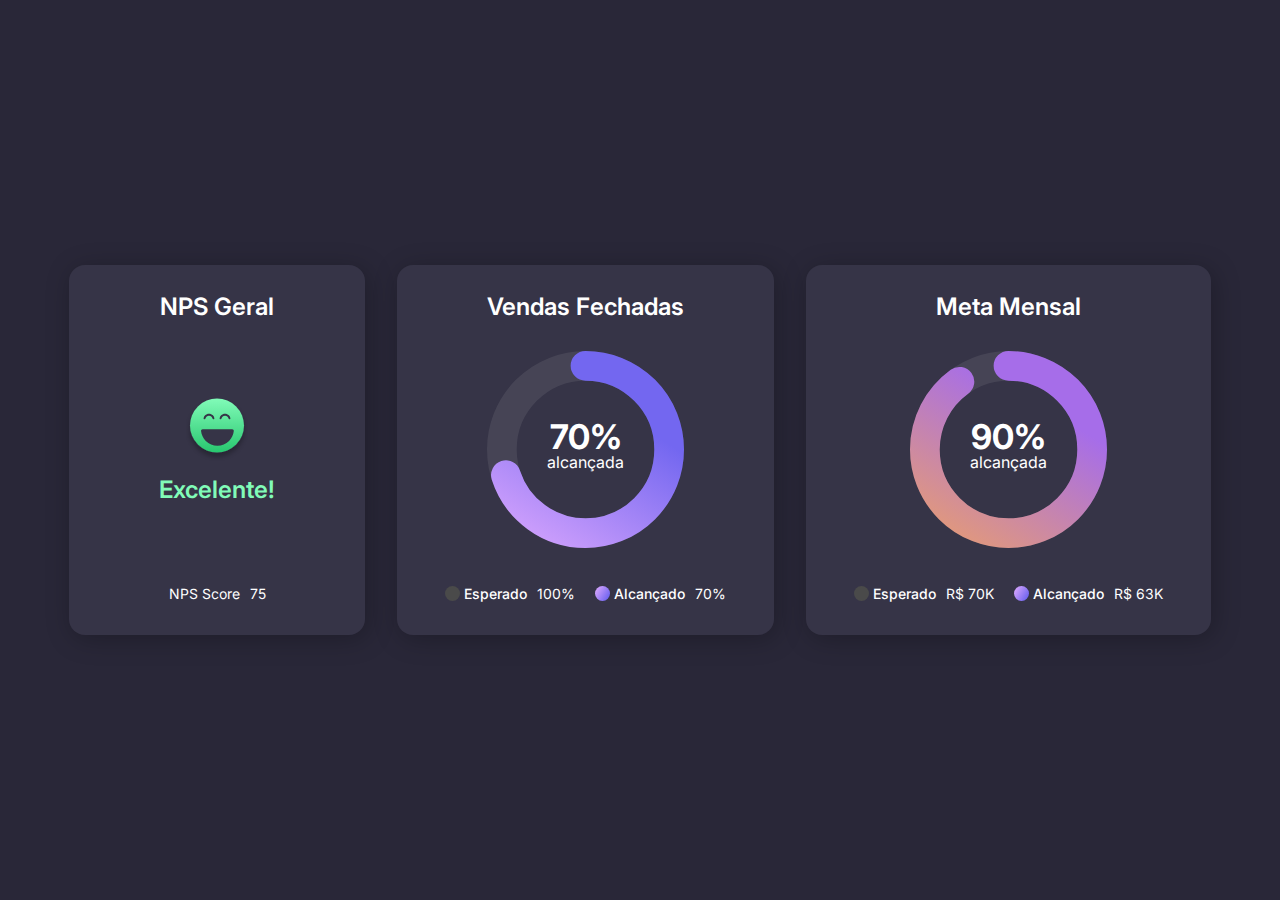
==== app.html @ dafb52ff ":tada: Commit Inicial" ====
<!DOCTYPE html>
<html lang="pt-br">

<head>
  <meta charset="UTF-8" />
  <meta http-equiv="X-UA-Compatible" content="IE=edge" />
  <meta name="viewport" content="width=device-width, initial-scale=1.0" />
  <link rel="preconnect" href="https://fonts.googleapis.com" />
  <link rel="preconnect" href="https://fonts.gstatic.com" crossorigin />
  <link href="https://fonts.googleapis.com/css2?family=Inter:wght@400;500;700&display=swap" rel="stylesheet" />
  <link rel="stylesheet" href="./src/styles/app.css" />
  <link rel="shortcut icon" href="./src/assets/images/fav.png" type="image/x-icon" />
  <title>Dashboard</title>
</head>

<body>
  <main id="app" class="grid">
    <div class="box nps grid">
      <div class="top">NPS Geral</div>
      <div class="middle grid">
        <img src="./src/assets/images/smile-face.svg" alt="Rostinho feliz verde" />
        Excelente!
      </div>
      <div class="bottom">
        <span>NPS Score</span>
        <span>75</span>
      </div>
    </div>
    <div class="box sell grid">
      <div class="top">Vendas Fechadas</div>
      <div class="middle">
        <svg viewBox="0 0 232 232" style="--porcentage: 70">
          <circle cx="50%" cy="50%" Define a posição do circulo r="98.5" Define o Raio, distância de uma borda até o
            meio do circulo opacity=".1" stroke="#D9D9D9" cor da borda />

          <circle cx="50%" cy="50%" Define a posição do circulo r="98.5" Define o Raio, distância de uma borda até o
            meio do circulo stroke="url(#paint0_linear_201_85)" cor da borda />

          <defs>
            <linearGradient id="paint0_linear_201_85" x1="-9" y1="82" x2="145" y2="178" gradientUnits="userSpaceOnUse">
              <stop stop-color="#CE9FFC" />
              <stop offset="1" stop-color="#7367F0" />
            </linearGradient>
          </defs>
        </svg>
        <div class="content">
          <h3>70%</h3>
          <p>alcançada</p>
        </div>
      </div>
      <div class="bottom">
        <div class="item">
          <span>Esperado</span>
          <span>100%</span>
        </div>
        <div class="item">
          <span style="
                --bg-color: linear-gradient(
                  121.94deg,
                  #ce9ffc 15.98%,
                  #7367f0 82.85%
                );">Alcançado</span>
          <span>70%</span>
        </div>
      </div>
    </div>
    <div class="box target grid">
      <div class="top">Meta Mensal</div>
      <div class="middle">
        <svg viewBox="0 0 232 232" style="--porcentage: 90">
          <circle cx="50%" cy="50%" Define a posição do circulo r="98.5" Define o Raio, distância de uma borda até o
            meio do circulo opacity=".1" stroke="#D9D9D9" cor da borda />

          <circle cx="50%" cy="50%" Define a posição do circulo r="98.5" Define o Raio, distância de uma borda até o
            meio do circulo stroke="url(#paint0_linear_201_104)" cor da borda />

          <defs>
            <linearGradient id="paint0_linear_201_104" x1="-1.24156e-06" y1="82" x2="154" y2="178"
              gradientUnits="userSpaceOnUse">
              <stop stop-color="#DF9780" />
              <stop offset="1" stop-color="#A66DE9" />
            </linearGradient>
          </defs>
        </svg>
        <div class="content">
          <h3>90%</h3>
          <p>alcançada</p>
        </div>
      </div>
      <div class="bottom">
        <div class="item">
          <span>Esperado</span>
          <span>R$ 70K</span>
        </div>
        <div class="item">
          <span style="
                --bg-color: linear-gradient(
                  121.94deg,
                  #ce9ffc 15.98%,
                  #7367f0 82.85%
                );
              ">Alcançado</span>
          <span>R$ 63K</span>
        </div>
      </div>
    </div>
    <!-- <div class="box">
            <div class="top"></div>
            <div class="middle"></div>
            <div class="bottom"></div>
        </div> -->
  </main>
</body>

</html>
---- src/styles/app.css ----
* {
  margin: 0;
  padding: 0;
  box-sizing: border-box;
  -webkit-font-smoothing: antialiased;
  -moz-osx-font-smoothing: grayscale;
}

:root {
  font-size: 62.5%;
}

body {
  font-size: 1.6rem;
  font-family: "Inter";
}
.grid {
  display: grid;
}

#app {
  grid-template-columns: 29.6rem max-content max-content;
  grid-template-rows: max-content;
  min-width: 100vw;
  width: fit-content;
  min-height: 100vh;
  height: fit-content;
  place-content: center;
  column-gap: 3.2rem;
  row-gap: 5.9rem;
  background: #292738;
}

.box {
  padding: 2.9rem 4.8rem;
  background: #363447;
  box-shadow: 0.3rem 0.4rem 2.6rem rgba(0, 0, 0, 0.25);
  border-radius: 1.6rem;
  color: white;
  line-height: 160%;
}

.box:nth-child(4) {
  grid-column: 1/4;
}

.top {
  font-weight: 600;
  font-size: 24px;
  text-align: center;
}
.middle {
  display: grid;
  position: relative;
  place-content: center;
}
.bottom {
  display: flex;
  gap: 2rem;
  justify-content: center;
  margin-top: auto;
  font-size: 1.4rem;
  font-weight: 500;
}

.bottom .item {
  display: flex;
  gap: 1rem;
  align-items: center;
}

.bottom .item span:last-child {
  font-weight: 400;
}

.bottom .item span:nth-child(1) {
  display: flex;
  align-items: center;
  gap: 0.4rem;
  --bg-color: #4a4a4a;
}

.bottom .item span:nth-child(1)::before {
  content: "";
  width: 1.5rem;
  height: 1.5rem;
  display: block;
  border-radius: 99.9rem;
  background: var(--bg-color);
}

.nps {
  gap: 3.2rem;
  min-width: fit-content;
}

.nps .middle {
  min-height: 19.7rem;
  gap: 1.6rem;
  color: #81fbb8;
  font-weight: 600;
  font-size: 2.4rem;
  place-content: center;
  justify-items: center;
}

.nps .bottom {
  gap: 1rem;
}
.nps .bottom:last-child {
  font-weight: 400;
}

svg {
  --porcentage: 0;
  --circuferencia: 618;
  width: 19.7rem;
  height: 19.7rem;
  transform: rotate(-90deg);
}

svg circle {
  stroke-dasharray: var(--circuferencia);
  stroke-dashoffset: var(--circuferencia);
  stroke-width: 3.5rem;
  fill: none;
}

svg circle:nth-child(1) {
  stroke-dashoffset: 0;
}

svg circle:nth-child(2) {
  stroke-dashoffset: calc(
    var(--circuferencia) - (var(--circuferencia) * var(--porcentage)) / 100
  );
  stroke-linecap: round;

  animation: progressbar 1s ease-in-out;
}

.middle .content {
  position: absolute;
  top: 50%;
  left: 50%;
  transform: translate(-50%, -50%);
  text-align: center;
}

.content h3 {
  font-size: 3.4rem;
}
.content p {
  font-size: 1.6rem;
  font-weight: 400;
}

@keyframes progressbar {
  0% {
    stroke-dasharray: var(--circuferencia);
    stroke-dashoffset: var(--circuferencia);
  }
}
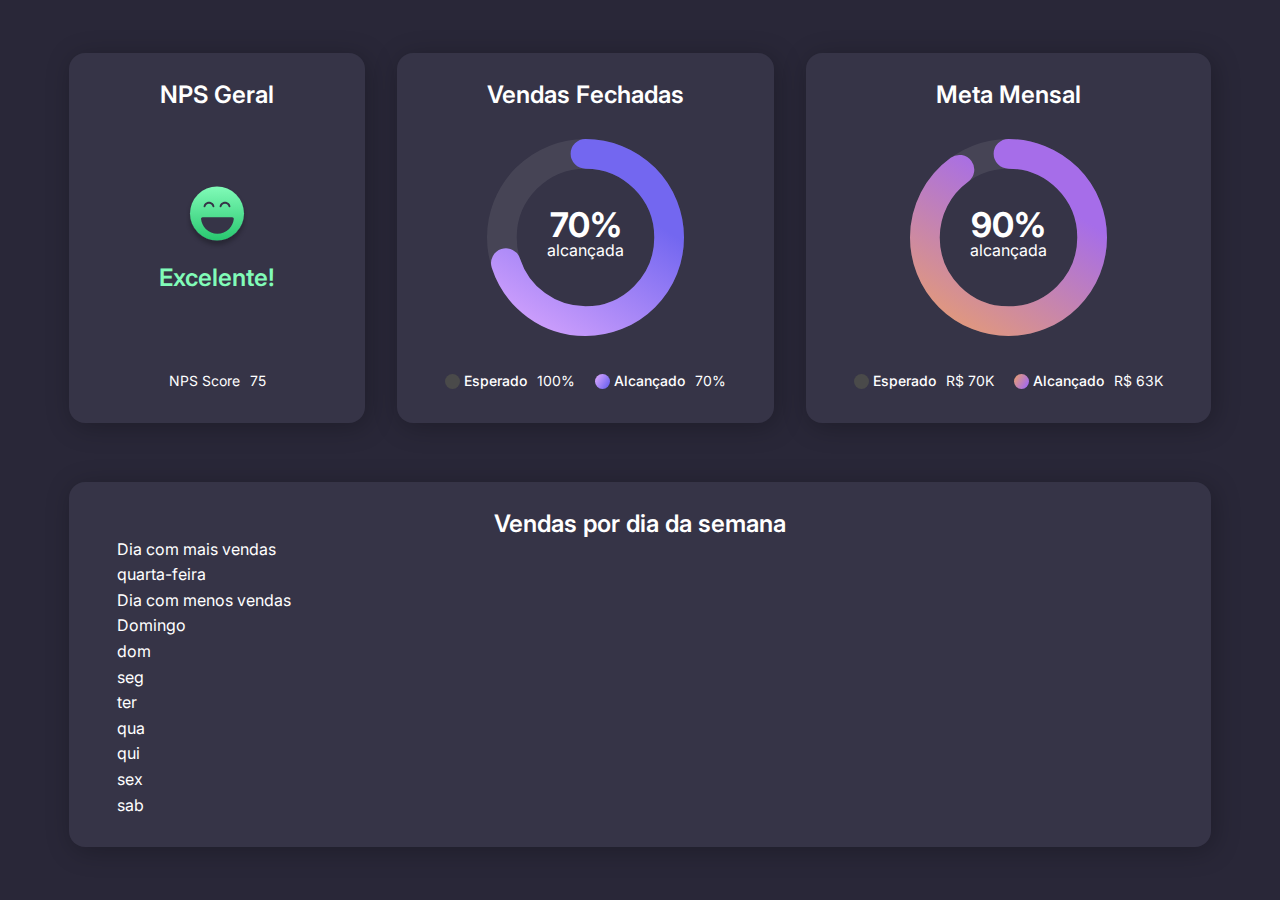
==== commit 2ddcff80: ":construction: Estruturação finalizada" ====
--- a/app.html
+++ b/app.html
@@ -16,7 +16,7 @@
 <body>
   <main id="app" class="grid">
     <div class="box nps grid">
-      <div class="top">NPS Geral</div>
+      <div class="top text-center">NPS Geral</div>
       <div class="middle grid">
         <img src="./src/assets/images/smile-face.svg" alt="Rostinho feliz verde" />
         Excelente!
@@ -27,7 +27,7 @@
       </div>
     </div>
     <div class="box sell grid">
-      <div class="top">Vendas Fechadas</div>
+      <div class="top text-center">Vendas Fechadas</div>
       <div class="middle">
         <svg viewBox="0 0 232 232" style="--porcentage: 70">
           <circle cx="50%" cy="50%" Define a posição do circulo r="98.5" Define o Raio, distância de uma borda até o
@@ -65,7 +65,7 @@
       </div>
     </div>
     <div class="box target grid">
-      <div class="top">Meta Mensal</div>
+      <div class="top text-center">Meta Mensal</div>
       <div class="middle">
         <svg viewBox="0 0 232 232" style="--porcentage: 90">
           <circle cx="50%" cy="50%" Define a posição do circulo r="98.5" Define o Raio, distância de uma borda até o
@@ -94,21 +94,61 @@
         </div>
         <div class="item">
           <span style="
-                --bg-color: linear-gradient(
-                  121.94deg,
-                  #ce9ffc 15.98%,
-                  #7367f0 82.85%
-                );
+                --bg-color: linear-gradient(121.94deg, #DF9780 15.98%, #A66DE9 82.85%);
               ">Alcançado</span>
           <span>R$ 63K</span>
         </div>
       </div>
     </div>
-    <!-- <div class="box">
-            <div class="top"></div>
-            <div class="middle"></div>
-            <div class="bottom"></div>
-        </div> -->
+    <div class="box weekly-sell grid">
+      <div class="top">Vendas por dia da semana</div>
+      <div class="wrapper">
+        <div class="left grid">
+          <div class="most-sell grid">
+            <span>Dia com mais vendas</span>
+            quarta-feira
+          </div>
+          <div class="less-sell grid">
+            <span>Dia com menos vendas</span>
+            Domingo
+          </div>
+        </div>
+        <div class="right">
+
+          <div class="bars">
+            <div class="bar-wrapper">
+              <div class="bar" style="--height: 3.9rem"></div>
+              <span>dom</span>
+            </div>
+            <div class="bar-wrapper">
+              <div class="bar" style="--height: 11.5rem"></div>
+              <span>seg</span>
+            </div>
+            <div class="bar-wrapper">
+              <div class="bar" style="--height: 7.6rem"></div>
+              <span>ter</span>
+            </div>
+            <div class="bar-wrapper">
+              <div class="bar" style="--height: 15.9rem"></div>
+              <span>qua</span>
+            </div>
+            <div class="bar-wrapper">
+              <div class="bar" style="--height: 12.9rem"></div>
+              <span>qui</span>
+            </div>
+            <div class="bar-wrapper">
+              <div class="bar" style="--height: 12rem"></div>
+              <span>sex</span>
+            </div>
+            <div class="bar-wrapper">
+              <div class="bar" style="--height: 6.9rem"></div>
+              <span>sab</span>
+            </div>
+          </div>
+
+        </div>
+      </div>
+    </div>
   </main>
 </body>
 
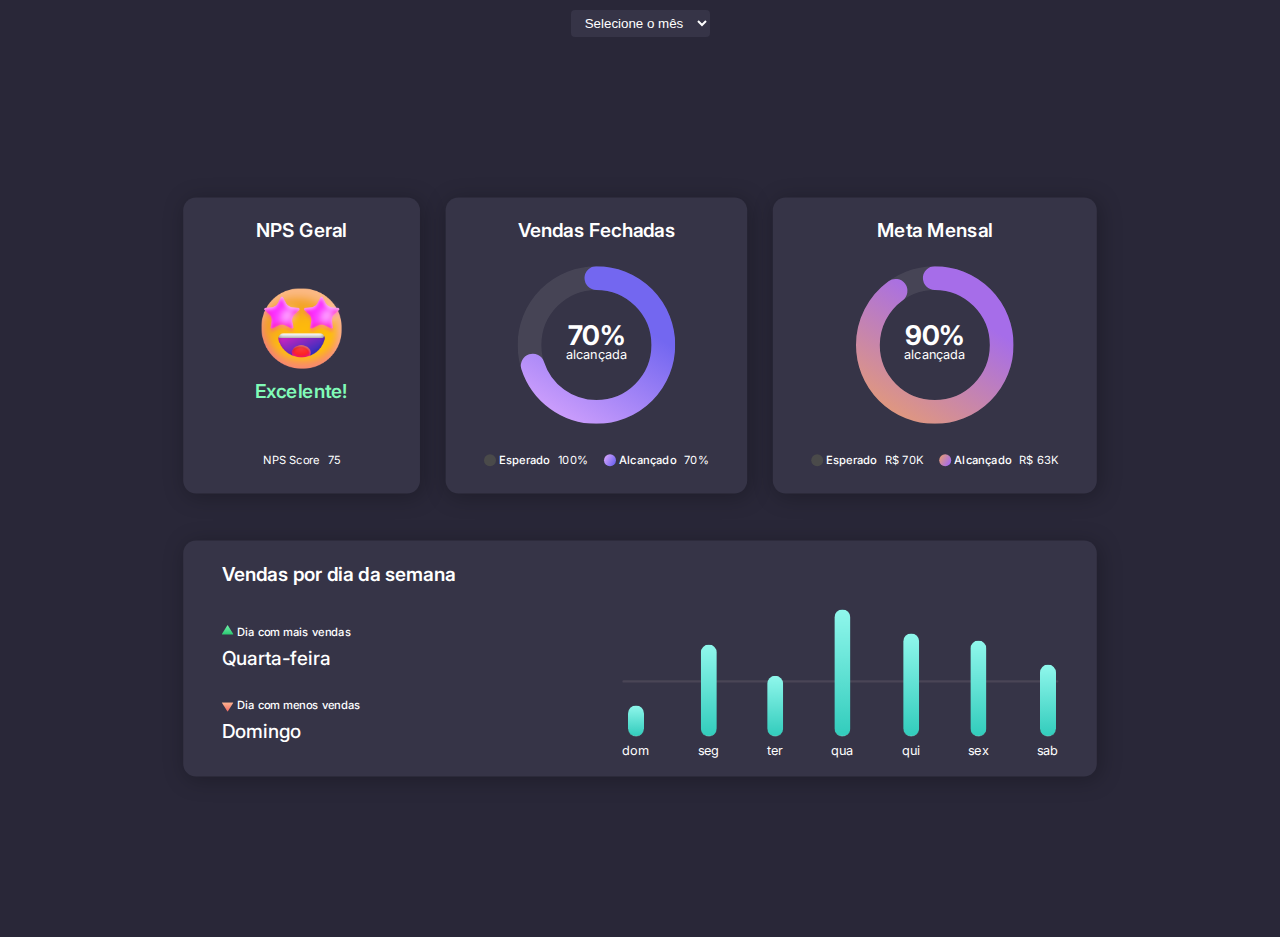
==== commit a42a20c3: ":construction: Adicionado o select na estrutura" ====
--- a/app.html
+++ b/app.html
@@ -14,22 +14,39 @@
 </head>
 
 <body>
-  <main id="app" class="grid">
+  <form action="send">
+    <select name="mes" id="mes" class="select">
+      <option value="non">Selecione o mês</option>
+      <option value="jan">Janeiro</option>
+      <option value="fev">Fevereiro</option>
+      <option value="mar">Março</option>
+      <option value="abr">Abril</option>
+      <option value="mai">Maio</option>
+      <option value="jun">Junho</option>
+      <option value="jul">Julho</option>
+      <option value="ago">Agosto</option>
+      <option value="set">Setembro</option>
+      <option value="out">Outubro</option>
+      <option value="nov">Novembro</option>
+      <option value="dez">Dezembro</option>
+    </select>
+  </form>
+  <main id="app" class="grid transition">
     <div class="box nps grid">
       <div class="top text-center">NPS Geral</div>
       <div class="middle grid">
-        <img src="./src/assets/images/smile-face.svg" alt="Rostinho feliz verde" />
-        Excelente!
+        <img id="img-npsgeral" src="./src/assets/images/Star-Struck.png" alt="Emoji decorativo baseado na nota Geral" />
+        <p id="npsgeral-nota">Excelente!</p>
       </div>
       <div class="bottom">
         <span>NPS Score</span>
-        <span>75</span>
+        <span id="score-nota">75</span>
       </div>
     </div>
     <div class="box sell grid">
       <div class="top text-center">Vendas Fechadas</div>
       <div class="middle">
-        <svg viewBox="0 0 232 232" style="--porcentage: 70">
+        <svg viewBox="0 0 232 232" style="--porcentage: 70" id="porcentagem-vendas">
           <circle cx="50%" cy="50%" Define a posição do circulo r="98.5" Define o Raio, distância de uma borda até o
             meio do circulo opacity=".1" stroke="#D9D9D9" cor da borda />
 
@@ -44,14 +61,14 @@
           </defs>
         </svg>
         <div class="content">
-          <h3>70%</h3>
+          <h3 class="vendaalcancadas-porc">70%</h3>
           <p>alcançada</p>
         </div>
       </div>
       <div class="bottom">
         <div class="item">
           <span>Esperado</span>
-          <span>100%</span>
+          <span id="vendaesperada-porc">100%</span>
         </div>
         <div class="item">
           <span style="
@@ -60,14 +77,14 @@
                   #ce9ffc 15.98%,
                   #7367f0 82.85%
                 );">Alcançado</span>
-          <span>70%</span>
-        </div>
-      </div>
-    </div>
-    <div class="box target grid">
+          <span class="vendaalcancadas-porc">70%</span>
+        </div>
+      </div>
+    </div>
+    <div class=" box target grid">
       <div class="top text-center">Meta Mensal</div>
       <div class="middle">
-        <svg viewBox="0 0 232 232" style="--porcentage: 90">
+        <svg viewBox="0 0 232 232" style="--porcentage: 90" id="porcentagem-meta">
           <circle cx="50%" cy="50%" Define a posição do circulo r="98.5" Define o Raio, distância de uma borda até o
             meio do circulo opacity=".1" stroke="#D9D9D9" cor da borda />
 
@@ -83,20 +100,20 @@
           </defs>
         </svg>
         <div class="content">
-          <h3>90%</h3>
+          <h3 id="metaalcancada-porc">90%</h3>
           <p>alcançada</p>
         </div>
       </div>
       <div class="bottom">
         <div class="item">
           <span>Esperado</span>
-          <span>R$ 70K</span>
+          <span id="metaesperada-valor">R$ 70K</span>
         </div>
         <div class="item">
           <span style="
                 --bg-color: linear-gradient(121.94deg, #DF9780 15.98%, #A66DE9 82.85%);
               ">Alcançado</span>
-          <span>R$ 63K</span>
+          <span id="metaalcancada-valor">R$ 63K</span>
         </div>
       </div>
     </div>
@@ -106,7 +123,7 @@
         <div class="left grid">
           <div class="most-sell grid">
             <span>Dia com mais vendas</span>
-            quarta-feira
+            Quarta-feira
           </div>
           <div class="less-sell grid">
             <span>Dia com menos vendas</span>
@@ -117,31 +134,66 @@
 
           <div class="bars">
             <div class="bar-wrapper">
-              <div class="bar" style="--height: 3.9rem"></div>
+              <div class="bar tooltip" style="--height: 3.9rem">
+                <div class="top">
+                  <p>4 vendas</p>
+                  <i></i>
+                </div>
+              </div>
               <span>dom</span>
             </div>
             <div class="bar-wrapper">
-              <div class="bar" style="--height: 11.5rem"></div>
+              <div class="bar tooltip" style="--height: 11.5rem">
+                <div class="top">
+                  <p>11 vendas</p>
+                  <i></i>
+                </div>
+              </div>
               <span>seg</span>
             </div>
             <div class="bar-wrapper">
-              <div class="bar" style="--height: 7.6rem"></div>
+              <div class="bar tooltip" style="--height: 7.6rem">
+                <div class="top">
+                  <p>8 vendas</p>
+                  <i></i>
+                </div>
+              </div>
               <span>ter</span>
             </div>
             <div class="bar-wrapper">
-              <div class="bar" style="--height: 15.9rem"></div>
+              <div class="bar tooltip" style="--height: 15.9rem">
+                <div class="top">
+                  <p>16 vendas</p>
+                  <i></i>
+                </div>
+              </div>
               <span>qua</span>
             </div>
             <div class="bar-wrapper">
-              <div class="bar" style="--height: 12.9rem"></div>
+              <div class="bar tooltip" style="--height: 12.9rem">
+                <div class="top">
+                  <p>13 vendas</p>
+                  <i></i>
+                </div>
+              </div>
               <span>qui</span>
             </div>
             <div class="bar-wrapper">
-              <div class="bar" style="--height: 12rem"></div>
+              <div class="bar tooltip" style="--height: 12rem">
+                <div class="top">
+                  <p>12 vendas</p>
+                  <i></i>
+                </div>
+              </div>
               <span>sex</span>
             </div>
             <div class="bar-wrapper">
-              <div class="bar" style="--height: 6.9rem"></div>
+              <div class="bar tooltip" style="--height: 9rem">
+                <div class="top">
+                  <p>9 vendas</p>
+                  <i></i>
+                </div>
+              </div>
               <span>sab</span>
             </div>
           </div>
@@ -150,6 +202,7 @@
       </div>
     </div>
   </main>
+  <script src="./src/js/app.js" defer></script>
 </body>
 
 </html>--- a/src/styles/app.css
+++ b/src/styles/app.css
@@ -13,22 +13,29 @@
 body {
   font-size: 1.6rem;
   font-family: "Inter";
+  background: #292738;
 }
 .grid {
   display: grid;
 }
 
+.transition {
+  transition: all 0.5s ease;
+}
+
 #app {
-  grid-template-columns: 29.6rem max-content max-content;
-  grid-template-rows: max-content;
-  min-width: 100vw;
+  margin: auto;
   width: fit-content;
+  height: max-content;
   min-height: 100vh;
-  height: fit-content;
   place-content: center;
   column-gap: 3.2rem;
   row-gap: 5.9rem;
-  background: #292738;
+  padding: 3.2rem;
+}
+
+form {
+  display: grid;
 }
 
 .box {
@@ -38,21 +45,36 @@
   border-radius: 1.6rem;
   color: white;
   line-height: 160%;
-}
-
-.box:nth-child(4) {
-  grid-column: 1/4;
+  gap: 3.2rem;
+  scale: 1;
+  transition: ease-in-out 0.4s all;
+}
+
+.box:not(:hover) {
+  scale: 1;
+}
+
+.box:hover {
+  scale: 1.01;
 }
 
 .top {
   font-weight: 600;
-  font-size: 24px;
+  font-size: 2.4rem;
+}
+
+.text-center {
   text-align: center;
 }
 .middle {
   display: grid;
   position: relative;
   place-content: center;
+}
+
+.middle img {
+  height: 100px;
+  width: 100px;
 }
 .bottom {
   display: flex;
@@ -155,9 +177,209 @@
   font-weight: 400;
 }
 
+.weekly-sell {
+  gap: 3.2rem;
+}
+
+.weekly-sell .wrapper {
+  display: flex;
+  gap: 3.2rem;
+  flex-direction: column;
+}
+
+.weekly-sell .left {
+  gap: 3.2rem;
+  grid-auto-flow: column;
+  margin: auto;
+}
+
+.weekly-sell .left,
+.weekly-sell .right {
+  flex: 1;
+}
+
+.left .grid {
+  gap: 0.8rem;
+  font-weight: 500;
+  font-size: 2.4rem;
+}
+
+.left .grid span {
+  font-size: 1.4rem;
+  display: flex;
+  align-items: center;
+  gap: 0.4rem;
+}
+
+.left .grid span::before {
+  content: "";
+  display: block;
+  height: 1.5rem;
+  width: 1.5rem;
+  clip-path: polygon(50% 20%, 0% 100%, 100% 100%);
+}
+
+.left .most-sell span::before {
+  background: linear-gradient(180deg, #81fbb8 0%, #28c76f 100%);
+  margin-bottom: 0.8rem;
+}
+
+.left .less-sell span::before {
+  background: linear-gradient(180deg, #ea5455 0%, #feb692 100%);
+  transform: matrix(1, 0, 0, -1, 0, 0);
+  margin-top: 0.8rem;
+}
+
+.bars {
+  display: flex;
+  gap: calc(3vh + 1rem);
+  align-items: flex-end;
+  position: relative;
+  cursor: help;
+}
+
+.bars::before {
+  content: "";
+  width: 100%;
+  height: 0.3rem;
+  background: #4a4556;
+  border-radius: 99.9rem;
+  display: block;
+  position: absolute;
+  top: 50%;
+  transform: translateY(-50%);
+  z-index: 0;
+}
+
+.bar {
+  display: block;
+  height: var(--height);
+  width: 2rem;
+  background: linear-gradient(180deg, #90f7ec 0%, #32ccbc 100%);
+  border-radius: 99.9rem;
+  align-self: end;
+  animation: up 1.4s ease-in-out;
+}
+
+.bar-wrapper {
+  display: grid;
+  justify-items: center;
+  gap: 0.5rem;
+  z-index: 1;
+  grid-template-rows: 15.9rem 1.6rem;
+}
+
+select {
+  display: block;
+  margin: 1rem auto 0;
+  padding: 0.5rem 1rem;
+  outline: none;
+  border: none;
+  border-radius: 0.4rem;
+  background-color: rgb(54, 52, 71);
+  color: white;
+  text-align: center;
+}
+
+#btnSendSelect {
+  display: block;
+  padding: 0.5rem 2.5rem;
+  border: none;
+  border-radius: 0.4rem;
+  margin: 0.3rem auto;
+  color: white;
+  background-color: rgb(54, 52, 71);
+}
+
+.tooltip {
+  display: inline-block;
+  position: relative;
+  border-bottom: 0.1rem dotted #666;
+  text-align: left;
+}
+
+.tooltip .top p {
+  font-size: 1.6rem;
+}
+
+.tooltip .top {
+  min-width: max-content;
+  max-width: 4rem;
+  top: -2rem;
+  left: 50%;
+  transform: translate(-50%, -100%);
+  padding: 1rem 2rem;
+  color: #ffffff;
+  background-color: #009cdc;
+  font-weight: normal;
+  font-size: 1.4rem;
+  border-radius: 0.8rem;
+  position: absolute;
+  z-index: 3;
+  box-sizing: border-box;
+  box-shadow: 0 0.1rem 0.8rem rgba(0, 0, 0, 0.5);
+  display: none;
+}
+
+.tooltip:hover .top {
+  display: block;
+}
+
+.tooltip .top i {
+  position: absolute;
+  top: 100%;
+  left: 50%;
+  margin-left: -1.5rem;
+  width: 3rem;
+  height: 1.5rem;
+  overflow: hidden;
+}
+
+.tooltip .top i::after {
+  content: "";
+  position: absolute;
+  width: 1.5rem;
+  height: 1.5rem;
+  left: 50%;
+  transform: translate(-50%, -50%) rotate(45deg);
+  background-color: #009cdc;
+  box-shadow: 0 0.1rem 0.8rem rgba(0, 0, 0, 0.5);
+}
+
 @keyframes progressbar {
   0% {
     stroke-dasharray: var(--circuferencia);
     stroke-dashoffset: var(--circuferencia);
   }
 }
+
+@keyframes up {
+  0% {
+    height: 0;
+  }
+}
+
+@media (min-width: 1200px) {
+  #app {
+    grid-template-columns: 29.6rem max-content max-content;
+    grid-template-rows: max-content;
+    padding: 0;
+    scale: 0.8;
+  }
+  .box:nth-child(4) {
+    grid-column: 1/4;
+  }
+  .weekly-sell .wrapper {
+    display: flex;
+    gap: 3.2rem;
+    flex-direction: row;
+  }
+
+  .weekly-sell .left {
+    gap: 3.2rem;
+    grid-auto-flow: row;
+  }
+  .bars {
+    gap: 6rem;
+  }
+}
